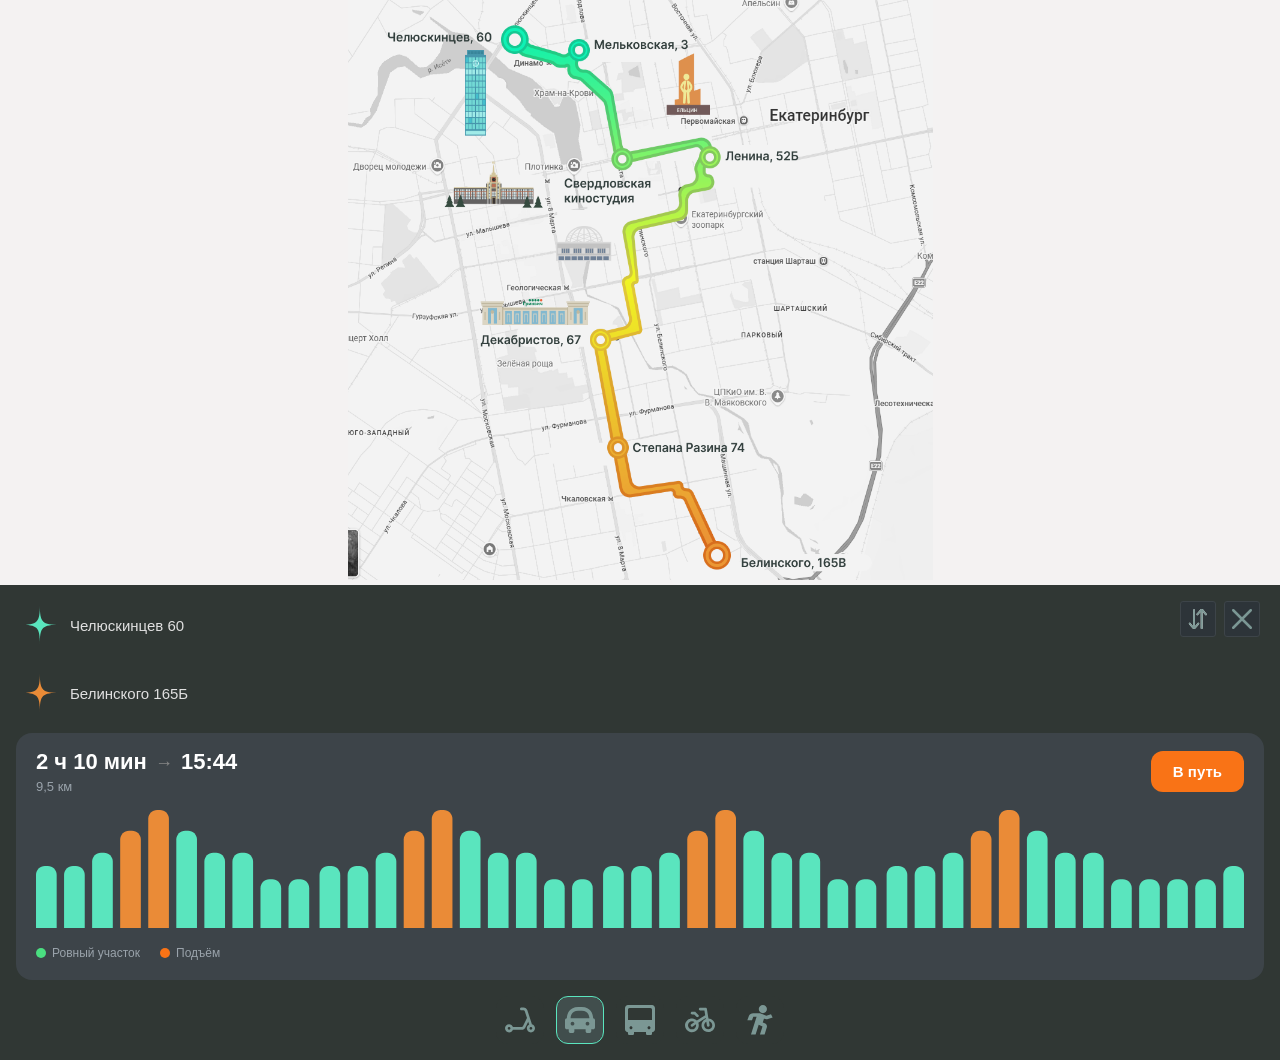
==== pages/karta/karta.html @ 125f9f19 "поправила змейку, поиск, карту запуск змейки исправлен, поиск отредактирован, плашка на карте убрана" ====
<!DOCTYPE html>
<html lang="ru">
<head>
    <meta charset="UTF-8">
    <meta name="viewport" content="width=device-width, initial-scale=1.0">
    <title>Karta</title>
    <link rel="stylesheet" href="style.css">
</head>
<body>

    <div class="map-placeholder">
    <div class="map-container" id="mapContainer">
        <img class="map-widget" src="img/map.png" alt="map" id="mapWidget">
    </div>
</div>


    <div class="top-panel" id="routeCard">
        <div class="route-points">
            <div class="point" id="cardHeader">
                <span class="star green"></span>
                <span>Челюскинцев 60</span>
            </div>

        <div class="expanded-view" id="expandedView">
            <div class="route-list">
                
                <div class="route-list-item">
                    <span class="route-list-star star green"></span>
                    <span class="route-list-text">Мельниковская, 3</span>
                </div>
                <div class="route-list-item">
                    <span class="route-list-star star green"></span>
                    <span class="route-list-text">Свердловская кинностудия</span>
                </div>
                <div class="route-list-item">
                    <span class="route-list-star star green"></span>
                    <span class="route-list-text">Ленина, 52Б</span>
                </div>
                <div class="route-list-item">
                    <span class="route-list-star star green"></span>
                    <span class="route-list-text">Декабристов, 67</span>
                </div>
                <div class="route-list-item">
                    <span class="route-list-star star green"></span>
                    <span class="route-list-text">Степана Разина, 74</span>
                </div>
                
            </div>
        </div>

            <div class="point"  id="cardHeader2">
                <span class="star orange"></span>
                <span>Белинского 165Б</span>
            </div>
        </div>

        <div class="top-right">
            
            <div class="top-icons">
                <button class="icon-btn share-btn"><img src="img/reverse.svg" alt="rev"></button>
                <button class="icon-btn close-btn"><img src="img/close.svg" alt="close"></button>
            </div>
        </div>
    </div>

    <div class="route-card">
        <div class="card-header">
            <div class="card-info">
                <div class="time-row">
                    <span class="time-big">2 ч 10 мин</span>
                    <span class="time-arrow">→</span>
                    <span class="time-big">15:44</span>
                </div>
                <div class="distance">9,5 км</div>
            </div>
            <button class="start-btn">В путь</button>
        </div>

        <img class="chart" src="img/lines.svg">
        </img>

        <div class="legend">
            <div class="legend-item">
                <span class="legend-dot green"></span>
                <span>Ровный участок</span>
            </div>
            <div class="legend-item">
                <span class="legend-dot orange"></span>
                <span>Подъём</span>
            </div>
        </div>
    </div>

    <div class="transport-nav">
        <button class="transport-btn"><img src="img/scooter.svg" alt="scooter"></button>
        <button class="transport-btn active"><img src="img/avto.svg" alt="avto"></button>
        <button class="transport-btn"><img src="img/bus.svg" alt="bus"></button>
        <button class="transport-btn"><img src="img/bicycle.svg" alt="bicycle"></button>
        <button class="transport-btn"><img src="img/onFoot.svg" alt="on-foot"></button>
    </div>

<script src="script.js"></script>

</body>
</html>
---- pages/karta/style.css ----
* {
    margin: 0;
    padding: 0;
    box-sizing: border-box;
}

:root {
    --green: #5AE5BE;
    --grey: #7B9794;
    --orange: #EA8B37;
    --white: #F4F2F2;

    color-scheme: light only;
}

body {
    font-family: -apple-system, BlinkMacSystemFont, 'Segoe UI', Roboto, sans-serif;
    background: #303734;
    color: #fff;
    min-height: 100vh;
    display: flex;
    flex-direction: column;
}

.map-container {
    background-color: var(--white);
    width: 100%;
    height: 65vh;
    overflow: hidden;
    position: relative;
    cursor: grab;
    touch-action: none;
    display: flex;
    align-items: center;
    justify-content: center;
}

.map-container.grabbing {
    cursor: grabbing;
}

.map-widget {
    height: 100%;
    aspect-ratio: 1/1;
    transform-origin: center center;
    transition: transform 0.1s ease-out;
    user-select: none;
    -webkit-user-drag: none;
    pointer-events: none;
}

.top-panel {
    display: flex;
    justify-content: space-between;
    align-items: flex-start;
    padding: 16px 20px;
    background: #303734;
    transition: all 0.3s ease;

}

.route-points {
    display: flex;
    flex-direction: column;
    gap: 10px;
}

.point {
    display: flex;
    align-items: center;
    gap: 10px;
    font-size: 15px;
    color: #e0e0e0;
    cursor: pointer;
    user-select: none;
    padding: 4px 0;
    transition: color 0.2s;
}

.point:hover {
    color: var(--green);
}

.star {
    width: 40px;
    height: 40px;
    display: inline-block;
    -webkit-mask-image: url('img/star.svg');
    mask-image: url('img/star.svg');
    -webkit-mask-size: contain;
    mask-size: contain;
    -webkit-mask-repeat: no-repeat;
    mask-repeat: no-repeat;
}

.star.green  { background-color: var(--green); }
.star.orange { background-color: var(--orange); }

.top-right {
    display: flex;
    align-items: center;
    gap: 14px;
}

.promo-badge {
    text-align: c;
    display: flex;
    align-items: center;
    gap: 10px;
    background: #2d3439;
    border: 1px solid #3d4449;
    border-radius: 12px;
    padding: 8px 12px;
    transition: opacity 0.3s ease, transform 0.3s ease;
}

.promo-badge.hidden {
    opacity: 0;
    transform: translateY(-10px);
    pointer-events: none;
}

.promo-text {
    display: flex;
    flex-direction: column;
    gap: 2px;
}

.promo-title {
    font-size: 10px;
    font-weight: 700;
    color: #4ade80;
    letter-spacing: 0.5px;
}

.promo-sub {
    font-size: 11px;
    color: #b0b8c0;
}

.top-icons {
    display: flex;
    gap: 8px;
}

.icon-btn {
    border-radius: 3px;
    border: 1px solid #3d4449;
    background: #2d3439;
    cursor: pointer;
    display: flex;
    align-items: center;
    justify-content: center;
    padding: 7px;
    transition: background 0.2s;
}

.icon-btn > img {
    width: 20px;
    height: 20px;
}

.icon-btn:hover {
    background: #3d4449;
}

.expanded-view {
    max-height: 0;
    opacity: 0;
    overflow: hidden;
    transition: max-height 0.4s ease, opacity 0.3s ease;
}

.top-panel.expanded .expanded-view {
    max-height: 500px;
    opacity: 1;
}

.route-list {
    display: flex;
    flex-direction: column;
    gap: 12px;
    padding: 8px 0;
}

.route-list-item {
    display: flex;
    align-items: center;
    gap: 12px;
    font-size: 14px;
    color: #e0e0e0;
    margin-left: 20px;
}

.route-list-star {
    width: 20px;
    height: 20px;
    color: var(--grey);
}

.route-list-text {
    flex: 1;
}

.route-card {
    margin: 0 16px;
    background: #3d4449;
    border-radius: 16px;
    padding: 16px 20px 20px;
}

.card-header {
    display: flex;
    justify-content: space-between;
    align-items: center;
    margin-bottom: 16px;
}

.time-row {
    display: flex;
    align-items: baseline;
    gap: 8px;
}

.time-big {
    font-size: 22px;
    font-weight: 700;
    color: #fff;
}

.time-arrow {
    font-size: 18px;
    color: #888;
}

.distance {
    font-size: 13px;
    color: #9aa3ab;
    margin-top: 4px;
}

.start-btn {
    background: #f97316;
    color: #fff;
    border: none;
    border-radius: 12px;
    padding: 12px 22px;
    font-size: 15px;
    font-weight: 600;
    cursor: pointer;
    transition: background 0.2s;
}

.start-btn:hover {
    background: #ea6a10;
}

.chart {
    width: 100%;
    margin-bottom: 14px;
}

.legend {
    display: flex;
    gap: 20px;
    font-size: 12px;
    color: #9aa3ab;
}

.legend-item {
    display: flex;
    align-items: center;
    gap: 6px;
}

.legend-dot {
    width: 10px;
    height: 10px;
    border-radius: 50%;
    display: inline-block;
}

.legend-dot.green  { background: #4ade80; }
.legend-dot.orange { background: #f97316; }

.transport-nav {
    display: flex;
    justify-content: center;
    gap: 12px;
    padding: 16px;
    margin-top: auto;
    background-color: #303734;
}

.transport-btn {
    width: 48px;
    height: 48px;
    border-radius: 12px;
    border: none;
    font-size: 22px;
    cursor: pointer;
    display: flex;
    align-items: center;
    justify-content: center;
    background: #303734;
    transition: all 0.2s;
}

.transport-btn > img {
    width: 30px;
    height: 30px;
}

.transport-btn:hover {
    background: #414E4D;
}

.transport-btn.active {
    background: #414E4D;
    border: 1px solid var(--green);
}

@media (max-width: 480px) {
    .top-right {
        flex-direction: column;
        align-items: flex-end;
    }

    .top-icons {
        order: 1;
    }

    .promo-badge {
        order: 2;
        margin-top: 10px;
        width: 100%;
        justify-content: center;
    }

    .time-big {
        font-size: 18px;
    }

    .start-btn {
        padding: 10px 16px;
        font-size: 14px;
    }

    .map-container {
    width: 100%;
    aspect-ratio: 1/1;
    height: auto;
   
}


}
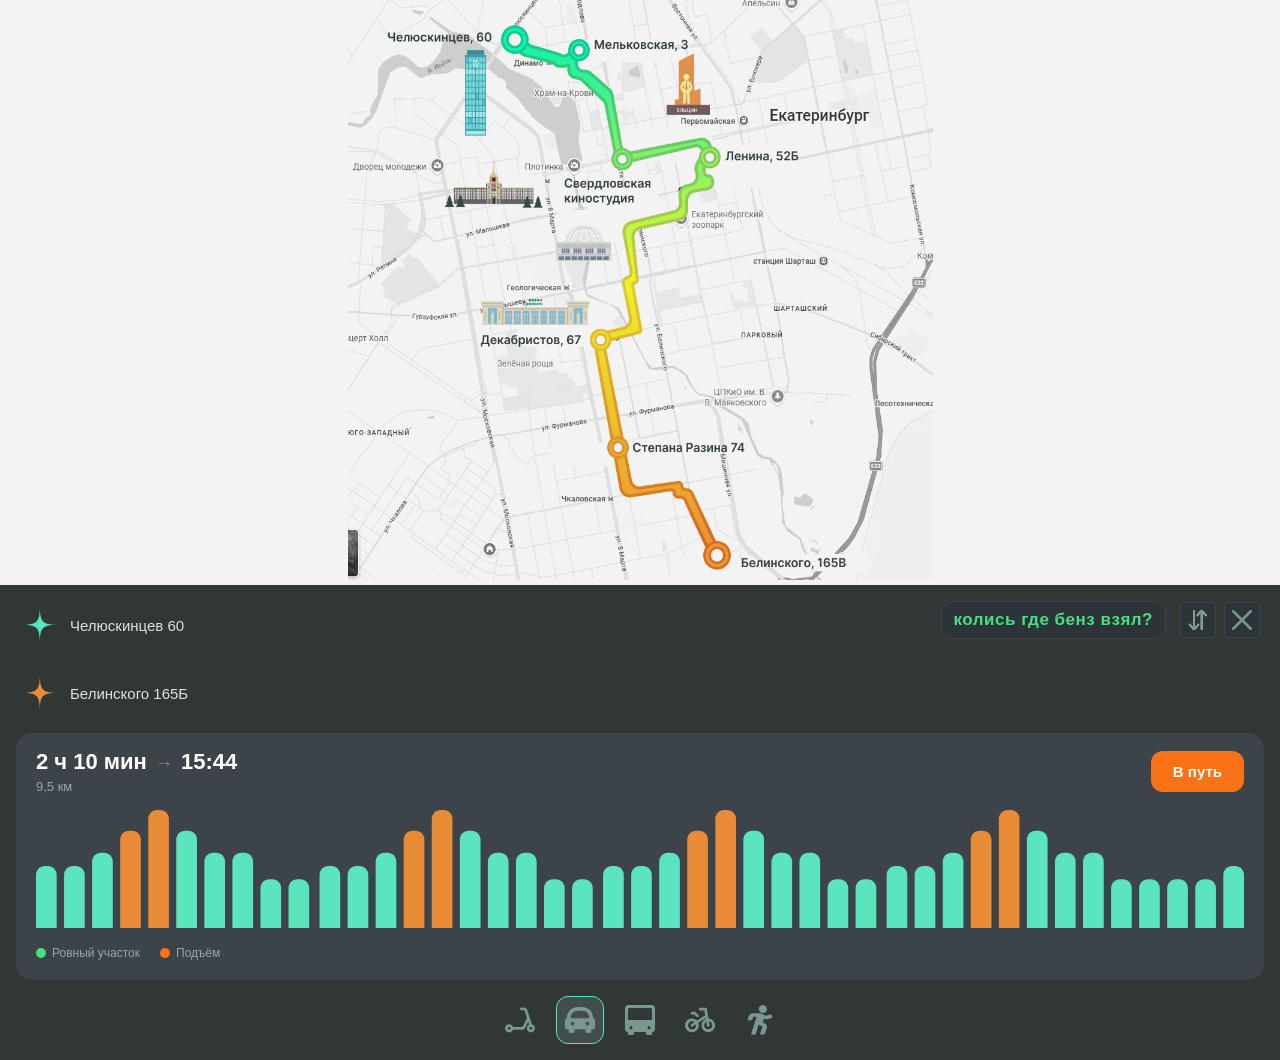
==== commit eb3c841b: "погода, бэкстрейдж, инструкция добавлены виджет погоды, бэкстрейдж слайдер и модалка с инструкцией" ====
--- a/pages/karta/karta.html
+++ b/pages/karta/karta.html
@@ -56,7 +56,12 @@
         </div>
 
         <div class="top-right">
-            
+            <div class="promo-badge">
+                <div class="promo-text">
+                    <span class="promo-title">ПРЕЗРЕНИЕ К САМОКАТАМ</span>
+                   
+                </div>
+            </div>
             <div class="top-icons">
                 <button class="icon-btn share-btn"><img src="img/reverse.svg" alt="rev"></button>
                 <button class="icon-btn close-btn"><img src="img/close.svg" alt="close"></button>
--- a/pages/karta/style.css
+++ b/pages/karta/style.css
@@ -127,16 +127,13 @@
 }
 
 .promo-title {
-    font-size: 10px;
+    font-size: 17px;
     font-weight: 700;
     color: #4ade80;
     letter-spacing: 0.5px;
-}
-
-.promo-sub {
-    font-size: 11px;
-    color: #b0b8c0;
-}
+    text-align: center;
+}
+
 
 .top-icons {
     display: flex;
@@ -333,9 +330,14 @@
     .promo-badge {
         order: 2;
         margin-top: 10px;
-        width: 100%;
+        width: 90%;
         justify-content: center;
     }
+    .promo-title {
+    font-size: 12px;
+    font-weight: 600;
+}
+
 
     .time-big {
         font-size: 18px;
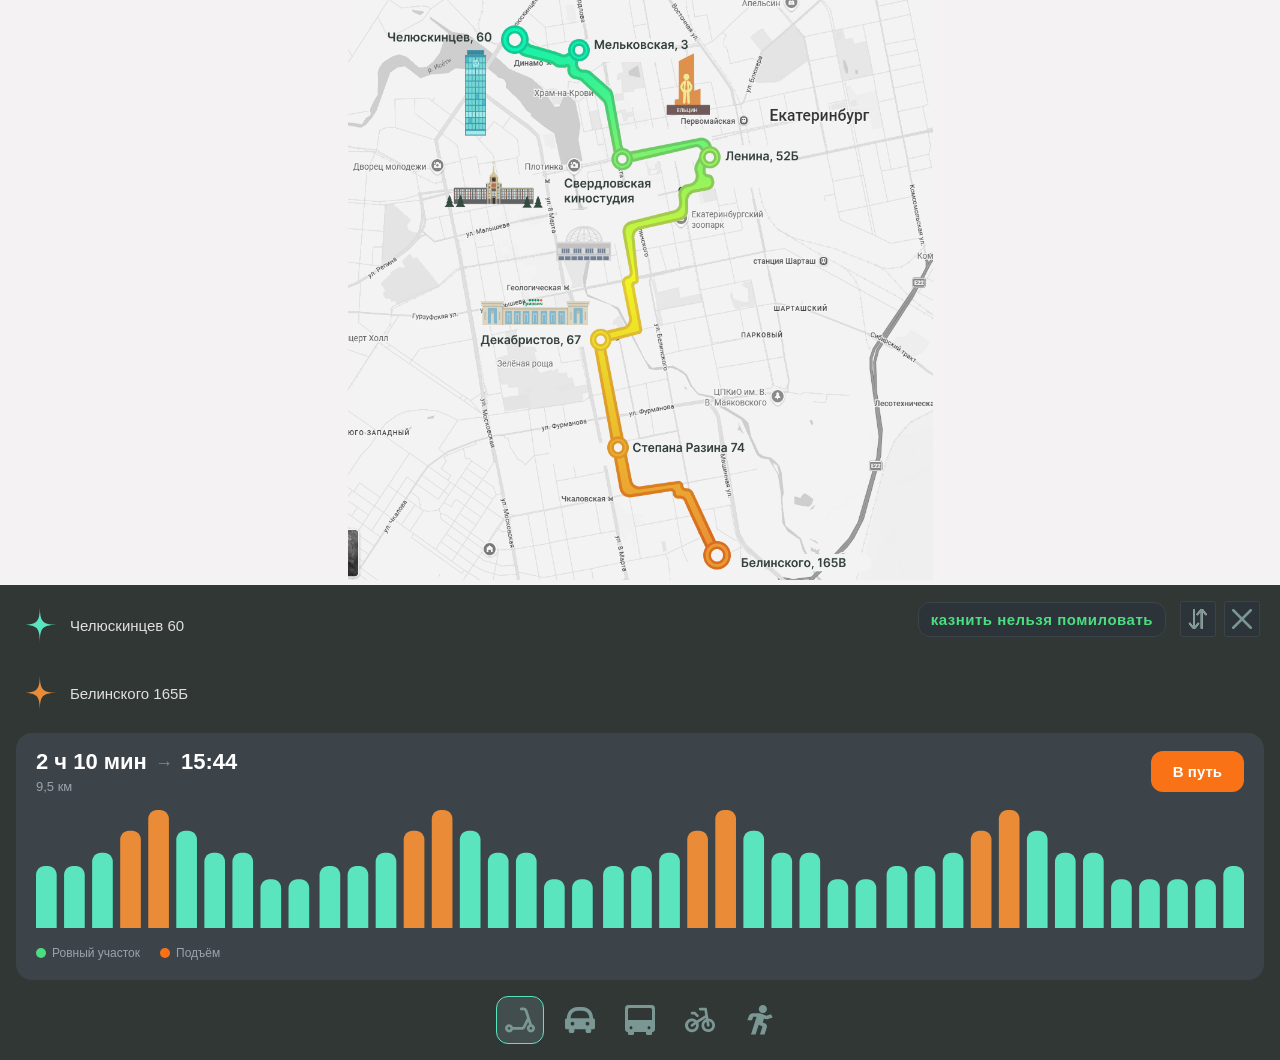
==== commit 6a42f411: "добавлена анимация самоката" ====
--- a/pages/karta/karta.html
+++ b/pages/karta/karta.html
@@ -11,6 +11,10 @@
     <div class="map-placeholder">
     <div class="map-container" id="mapContainer">
         <img class="map-widget" src="img/map.png" alt="map" id="mapWidget">
+
+         <div class="scooter-animation">
+        <img src="img/katat1.png" alt="scooter">
+    </div>
     </div>
 </div>
 
@@ -79,7 +83,7 @@
                 </div>
                 <div class="distance">9,5 км</div>
             </div>
-            <button class="start-btn">В путь</button>
+            <a href="https://2gis.ru/ekaterinburg/directions/tab/pedestrian/points/60.5931%2C56.8502%3B1267166676404548%7C60.6019%2C56.8484%3B1267165676512587%7C60.625%2C56.8386%3B70030076128313613%7C60.6243%2C56.8379%3B70030077127901518%7C60.6109%2C56.8235%3B1267273050393794%7C60.6114%2C56.8123%3B1267273050389480%7C60.6286%2C56.8029%3B1267273050387166" class="start-btn" >В путь</a>
         </div>
 
         <img class="chart" src="img/lines.svg">
@@ -98,8 +102,8 @@
     </div>
 
     <div class="transport-nav">
-        <button class="transport-btn"><img src="img/scooter.svg" alt="scooter"></button>
-        <button class="transport-btn active"><img src="img/avto.svg" alt="avto"></button>
+        <button class="transport-btn active"><img src="img/scooter.svg" alt="scooter"></button>
+        <button class="transport-btn"><img src="img/avto.svg" alt="avto"></button>
         <button class="transport-btn"><img src="img/bus.svg" alt="bus"></button>
         <button class="transport-btn"><img src="img/bicycle.svg" alt="bicycle"></button>
         <button class="transport-btn"><img src="img/onFoot.svg" alt="on-foot"></button>
--- a/pages/karta/style.css
+++ b/pages/karta/style.css
@@ -127,7 +127,7 @@
 }
 
 .promo-title {
-    font-size: 17px;
+    font-size: 15px;
     font-weight: 700;
     color: #4ade80;
     letter-spacing: 0.5px;
@@ -246,6 +246,7 @@
     font-weight: 600;
     cursor: pointer;
     transition: background 0.2s;
+    text-decoration: none;
 }
 
 .start-btn:hover {
@@ -334,7 +335,7 @@
         justify-content: center;
     }
     .promo-title {
-    font-size: 12px;
+    font-size: 10px;
     font-weight: 600;
 }
 
@@ -356,4 +357,50 @@
 }
 
 
+}
+
+.scooter-animation {
+    position: absolute;
+    bottom: -13px;
+    left: -120px;
+    width: 120px;
+    height: auto;
+    z-index: 10;
+    animation: moveScooter 12s linear infinite;
+    pointer-events: none;
+}
+
+.scooter-animation img {
+    width: 100%;
+    height: auto;
+    display: block;
+    filter: drop-shadow(0 4px 8px rgba(0,0,0,0.3));
+}
+
+@keyframes moveScooter {
+    0% {
+        left: -120px;
+        transform: scaleX(1);
+    }
+    45% {
+        left: calc(100% + 20px);
+        transform: scaleX(1);
+    }
+    50% {
+        left: calc(100% + 20px);
+        transform: scaleX(-1);
+    }
+    95% {
+        left: -120px;
+        transform: scaleX(-1);
+    }
+    100% {
+        left: -120px;
+        transform: scaleX(1);
+    }
+}
+
+/* При зумировании карты скрываем анимацию */
+.map-container.zoomed .scooter-animation {
+    display: none;
 }
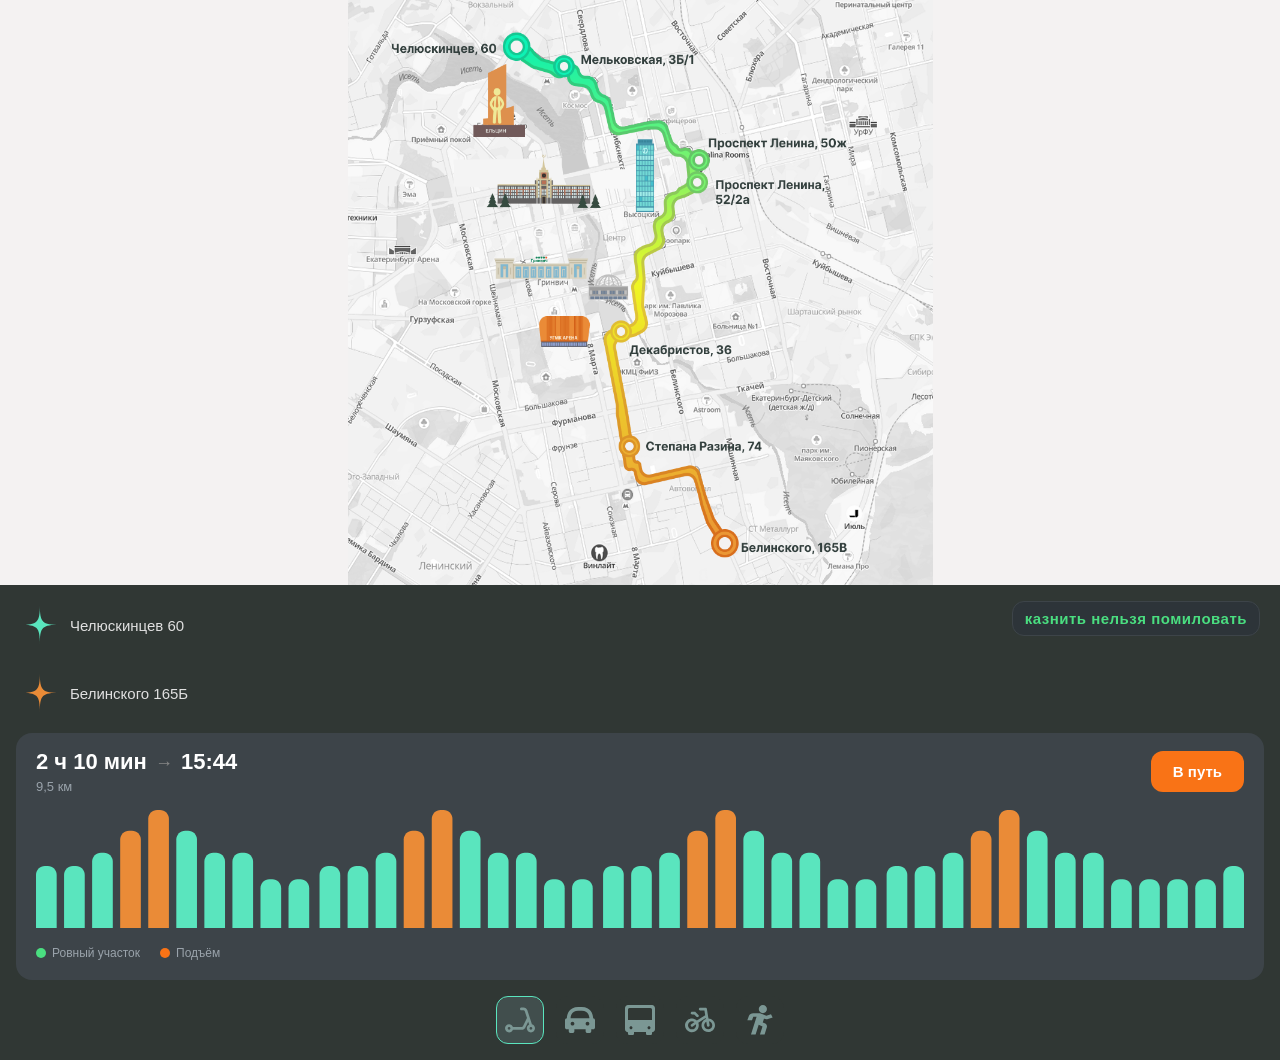
==== commit 028c2485: "+ новые слова в словаре" ====
--- a/pages/karta/karta.html
+++ b/pages/karta/karta.html
@@ -66,10 +66,7 @@
                    
                 </div>
             </div>
-            <div class="top-icons">
-                <button class="icon-btn share-btn"><img src="img/reverse.svg" alt="rev"></button>
-                <button class="icon-btn close-btn"><img src="img/close.svg" alt="close"></button>
-            </div>
+            
         </div>
     </div>
 
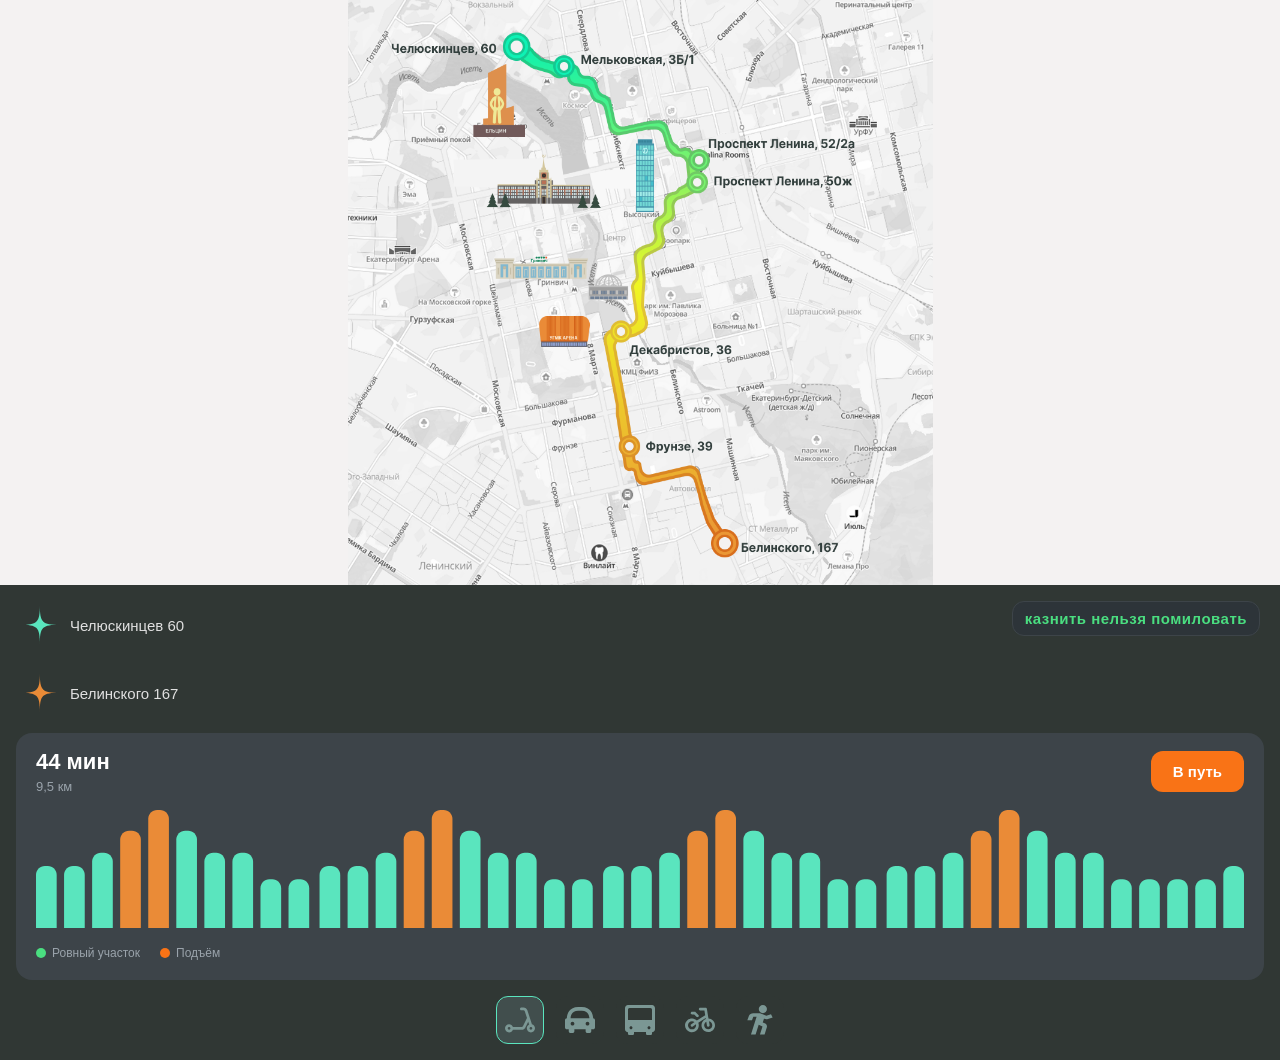
==== commit 258ca2e8: "обновила адреса карты" ====
--- a/pages/karta/karta.html
+++ b/pages/karta/karta.html
@@ -31,23 +31,23 @@
                 
                 <div class="route-list-item">
                     <span class="route-list-star star green"></span>
-                    <span class="route-list-text">Мельниковская, 3</span>
+                    <span class="route-list-text">Мельковская, 3Б/1</span>
                 </div>
                 <div class="route-list-item">
                     <span class="route-list-star star green"></span>
-                    <span class="route-list-text">Свердловская кинностудия</span>
+                    <span class="route-list-text">Проспект Ленина, 52/2А</span>
                 </div>
                 <div class="route-list-item">
                     <span class="route-list-star star green"></span>
-                    <span class="route-list-text">Ленина, 52Б</span>
+                    <span class="route-list-text">Проспект Ленина, 50Ж</span>
                 </div>
                 <div class="route-list-item">
                     <span class="route-list-star star green"></span>
-                    <span class="route-list-text">Декабристов, 67</span>
+                    <span class="route-list-text">Декабристов, 36</span>
                 </div>
                 <div class="route-list-item">
                     <span class="route-list-star star green"></span>
-                    <span class="route-list-text">Степана Разина, 74</span>
+                    <span class="route-list-text">Фрунзе, 39</span>
                 </div>
                 
             </div>
@@ -55,7 +55,7 @@
 
             <div class="point"  id="cardHeader2">
                 <span class="star orange"></span>
-                <span>Белинского 165Б</span>
+                <span>Белинского 167</span>
             </div>
         </div>
 
@@ -75,12 +75,10 @@
             <div class="card-info">
                 <div class="time-row">
                     <span class="time-big">2 ч 10 мин</span>
-                    <span class="time-arrow">→</span>
-                    <span class="time-big">15:44</span>
                 </div>
                 <div class="distance">9,5 км</div>
             </div>
-            <a href="https://2gis.ru/ekaterinburg/directions/tab/pedestrian/points/60.5931%2C56.8502%3B1267166676404548%7C60.6019%2C56.8484%3B1267165676512587%7C60.625%2C56.8386%3B70030076128313613%7C60.6243%2C56.8379%3B70030077127901518%7C60.6109%2C56.8235%3B1267273050393794%7C60.6114%2C56.8123%3B1267273050389480%7C60.6286%2C56.8029%3B1267273050387166" class="start-btn" >В путь</a>
+            <a href="https://2gis.ru/ekaterinburg/directions/tab/pedestrian/points/60.5931%2C56.8502%3B1267166676404548%7C60.6019%2C56.8484%3B1267165676512587%7C60.625%2C56.8386%3B70030076128313613%7C60.6243%2C56.8379%3B70030077127901518%7C60.6109%2C56.8235%3B1267273050393794%7C60.611%2C56.8131%3B1267273050389486%7C60.629%2C56.8025%3B1267273050387167" class="start-btn" >В путь</a>
         </div>
 
         <img class="chart" src="img/lines.svg">
--- a/pages/karta/style.css
+++ b/pages/karta/style.css
@@ -2,6 +2,7 @@
     margin: 0;
     padding: 0;
     box-sizing: border-box;
+    -webkit-tap-highlight-color: transparent;
 }
 
 :root {
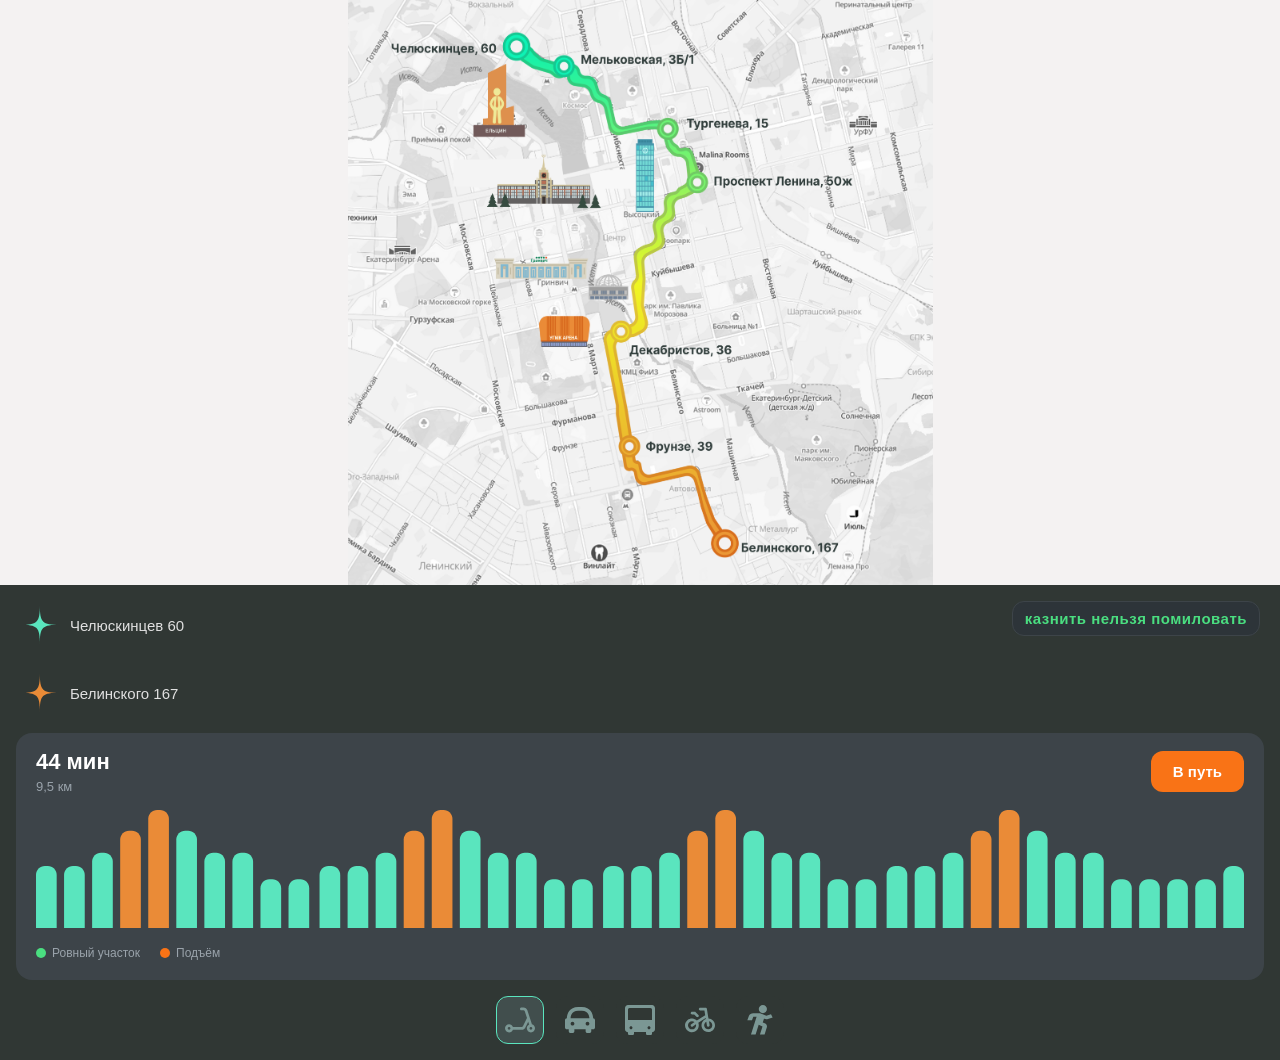
==== commit a9f3859a: "новые слова, адреса, впн" ====
--- a/pages/karta/karta.html
+++ b/pages/karta/karta.html
@@ -8,16 +8,12 @@
 </head>
 <body>
 
-    <div class="map-placeholder">
     <div class="map-container" id="mapContainer">
         <img class="map-widget" src="img/map.png" alt="map" id="mapWidget">
-
-         <div class="scooter-animation">
-        <img src="img/katat1.png" alt="scooter">
+        <div class="scooter-animation">
+            <img src="img/katat1.png" alt="scooter">
+        </div>
     </div>
-    </div>
-</div>
-
 
     <div class="top-panel" id="routeCard">
         <div class="route-points">
@@ -26,34 +22,33 @@
                 <span>Челюскинцев 60</span>
             </div>
 
-        <div class="expanded-view" id="expandedView">
-            <div class="route-list">
-                
-                <div class="route-list-item">
-                    <span class="route-list-star star green"></span>
-                    <span class="route-list-text">Мельковская, 3Б/1</span>
+            <div class="expanded-view" id="expandedView">
+                <div class="route-list">
+                    <div class="route-list-item">
+                        <span class="route-list-star star green"></span>
+                        <span class="route-list-text">Мельковская, 3Б/1</span>
+                    </div>
+                    <div class="route-list-item">
+                        <span class="route-list-star star green"></span>
+                        <span class="route-list-text">Тургенева, 15</span>
+                    </div>
+                   
+                    <div class="route-list-item">
+                        <span class="route-list-star star green"></span>
+                        <span class="route-list-text">Проспект Ленина, 50Ж</span>
+                    </div>
+                    <div class="route-list-item">
+                        <span class="route-list-star star green"></span>
+                        <span class="route-list-text">Декабристов, 36</span>
+                    </div>
+                    <div class="route-list-item">
+                        <span class="route-list-star star green"></span>
+                        <span class="route-list-text">Фрунзе, 39</span>
+                    </div>
                 </div>
-                <div class="route-list-item">
-                    <span class="route-list-star star green"></span>
-                    <span class="route-list-text">Проспект Ленина, 52/2А</span>
-                </div>
-                <div class="route-list-item">
-                    <span class="route-list-star star green"></span>
-                    <span class="route-list-text">Проспект Ленина, 50Ж</span>
-                </div>
-                <div class="route-list-item">
-                    <span class="route-list-star star green"></span>
-                    <span class="route-list-text">Декабристов, 36</span>
-                </div>
-                <div class="route-list-item">
-                    <span class="route-list-star star green"></span>
-                    <span class="route-list-text">Фрунзе, 39</span>
-                </div>
-                
             </div>
-        </div>
 
-            <div class="point"  id="cardHeader2">
+            <div class="point" id="cardHeader2">
                 <span class="star orange"></span>
                 <span>Белинского 167</span>
             </div>
@@ -63,10 +58,8 @@
             <div class="promo-badge">
                 <div class="promo-text">
                     <span class="promo-title">ПРЕЗРЕНИЕ К САМОКАТАМ</span>
-                   
                 </div>
             </div>
-            
         </div>
     </div>
 
@@ -78,11 +71,10 @@
                 </div>
                 <div class="distance">9,5 км</div>
             </div>
-            <a href="https://2gis.ru/ekaterinburg/directions/tab/pedestrian/points/60.5931%2C56.8502%3B1267166676404548%7C60.6019%2C56.8484%3B1267165676512587%7C60.625%2C56.8386%3B70030076128313613%7C60.6243%2C56.8379%3B70030077127901518%7C60.6109%2C56.8235%3B1267273050393794%7C60.611%2C56.8131%3B1267273050389486%7C60.629%2C56.8025%3B1267273050387167" class="start-btn" >В путь</a>
+            <a href="https://2gis.ru/..." class="start-btn">В путь</a>
         </div>
 
-        <img class="chart" src="img/lines.svg">
-        </img>
+        <img class="chart" src="img/lines.svg" alt="chart">
 
         <div class="legend">
             <div class="legend-item">
@@ -105,6 +97,5 @@
     </div>
 
 <script src="script.js"></script>
-
 </body>
 </html>
--- a/pages/karta/style.css
+++ b/pages/karta/style.css
@@ -10,7 +10,6 @@
     --grey: #7B9794;
     --orange: #EA8B37;
     --white: #F4F2F2;
-
     color-scheme: light only;
 }
 
@@ -36,9 +35,7 @@
     justify-content: center;
 }
 
-.map-container.grabbing {
-    cursor: grabbing;
-}
+.map-container.grabbing { cursor: grabbing; }
 
 .map-widget {
     height: 100%;
@@ -57,7 +54,6 @@
     padding: 16px 20px;
     background: #303734;
     transition: all 0.3s ease;
-
 }
 
 .route-points {
@@ -76,10 +72,6 @@
     user-select: none;
     padding: 4px 0;
     transition: color 0.2s;
-}
-
-.point:hover {
-    color: var(--green);
 }
 
 .star {
@@ -104,7 +96,7 @@
 }
 
 .promo-badge {
-    text-align: c;
+    text-align: center;
     display: flex;
     align-items: center;
     gap: 10px;
@@ -135,7 +127,6 @@
     text-align: center;
 }
 
-
 .top-icons {
     display: flex;
     gap: 8px;
@@ -158,10 +149,6 @@
     height: 20px;
 }
 
-.icon-btn:hover {
-    background: #3d4449;
-}
-
 .expanded-view {
     max-height: 0;
     opacity: 0;
@@ -196,9 +183,7 @@
     color: var(--grey);
 }
 
-.route-list-text {
-    flex: 1;
-}
+.route-list-text { flex: 1; }
 
 .route-card {
     margin: 0 16px;
@@ -250,10 +235,6 @@
     text-decoration: none;
 }
 
-.start-btn:hover {
-    background: #ea6a10;
-}
-
 .chart {
     width: 100%;
     margin-bottom: 14px;
@@ -310,10 +291,6 @@
     height: 30px;
 }
 
-.transport-btn:hover {
-    background: #414E4D;
-}
-
 .transport-btn.active {
     background: #414E4D;
     border: 1px solid var(--green);
@@ -325,9 +302,7 @@
         align-items: flex-end;
     }
 
-    .top-icons {
-        order: 1;
-    }
+    .top-icons { order: 1; }
 
     .promo-badge {
         order: 2;
@@ -335,15 +310,13 @@
         width: 90%;
         justify-content: center;
     }
+
     .promo-title {
-    font-size: 10px;
-    font-weight: 600;
-}
-
-
-    .time-big {
-        font-size: 18px;
-    }
+        font-size: 10px;
+        font-weight: 600;
+    }
+
+    .time-big { font-size: 18px; }
 
     .start-btn {
         padding: 10px 16px;
@@ -351,13 +324,10 @@
     }
 
     .map-container {
-    width: 100%;
-    aspect-ratio: 1/1;
-    height: auto;
-   
-}
-
-
+        width: 100%;
+        aspect-ratio: 1/1;
+        height: auto;
+    }
 }
 
 .scooter-animation {
@@ -379,29 +349,27 @@
 }
 
 @keyframes moveScooter {
-    0% {
-        left: -120px;
-        transform: scaleX(1);
-    }
-    45% {
-        left: calc(100% + 20px);
-        transform: scaleX(1);
-    }
-    50% {
-        left: calc(100% + 20px);
-        transform: scaleX(-1);
-    }
-    95% {
-        left: -120px;
-        transform: scaleX(-1);
-    }
-    100% {
-        left: -120px;
-        transform: scaleX(1);
-    }
-}
-
-/* При зумировании карты скрываем анимацию */
+    0%   { left: -120px;              transform: scaleX(1); }
+    45%  { left: calc(100% + 20px);   transform: scaleX(1); }
+    50%  { left: calc(100% + 20px);   transform: scaleX(-1); }
+    95%  { left: -120px;              transform: scaleX(-1); }
+    100% { left: -120px;              transform: scaleX(1); }
+}
+
 .map-container.zoomed .scooter-animation {
     display: none;
-}+}
+
+/* Hover только там, где есть мышь */
+@media (hover: hover) {
+    .point:hover        { color: var(--green); }
+    .icon-btn:hover     { background: #3d4449; }
+    .start-btn:hover    { background: #ea6a10; }
+    .transport-btn:hover { background: #414E4D; }
+}
+
+/* Отклик на нажатие на тач-устройствах */
+.point:active         { color: var(--green); }
+.icon-btn:active      { background: #3d4449; }
+.start-btn:active     { background: #ea6a10; }
+.transport-btn:active { background: #414E4D; }
